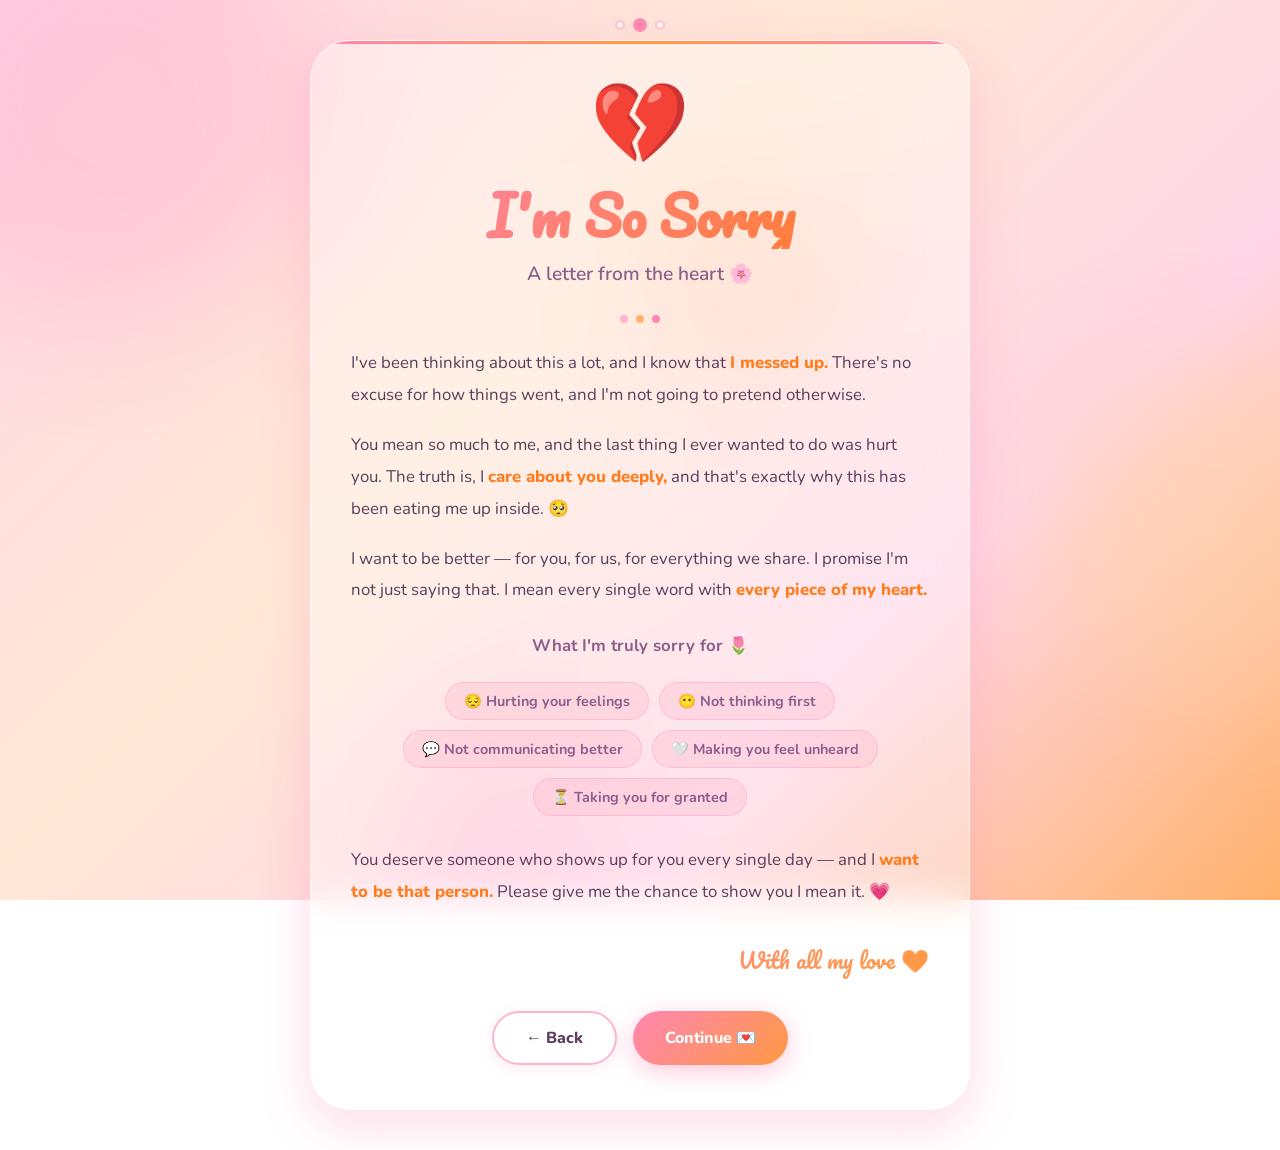
==== apology.html @ 1da5a135 "feat: init" ====
<!DOCTYPE html>
<html lang="en">
<head>
  <meta charset="UTF-8" />
  <meta name="viewport" content="width=device-width, initial-scale=1.0" />
  <meta name="description" content="My heartfelt apology — I'm truly sorry from the bottom of my heart 💗" />
  <title>My Apology 💖 — From the Bottom of My Heart</title>
  <link rel="stylesheet" href="style.css" />

  <!-- Extra styles only for this page -->
  <style>
    /* Apology letter feel */
    .letter-card {
      max-width: 660px;
      text-align: left;
    }

    .letter-header {
      text-align: center;
      margin-bottom: 28px;
    }

    .letter-line {
      font-size: clamp(0.95rem, 2.5vw, 1.05rem);
      color: var(--text-dark);
      line-height: 1.9;
      margin-bottom: 18px;
      animation: fadeSlideUp 0.8s ease both;
    }

    .letter-line em {
      color: var(--orange-deep);
      font-style: normal;
      font-weight: 800;
    }

    .letter-sign {
      margin-top: 32px;
      text-align: right;
      font-family: 'Pacifico', cursive;
      font-size: 1.4rem;
      background: linear-gradient(135deg, var(--pink-deep), var(--orange-mid));
      -webkit-background-clip: text;
      -webkit-text-fill-color: transparent;
      background-clip: text;
    }

    /* Reason pills */
    .reasons {
      display: flex;
      flex-wrap: wrap;
      gap: 10px;
      margin: 20px 0 28px;
      justify-content: center;
    }
    .reason-pill {
      background: rgba(255,180,200,0.3);
      border: 1.5px solid rgba(255,150,180,0.4);
      border-radius: 50px;
      padding: 8px 18px;
      font-size: 0.9rem;
      font-weight: 700;
      color: var(--text-mid);
      animation: bounceIn 0.6s ease both;
    }
  </style>
</head>
<body>

  <div class="bg-orbs" aria-hidden="true">
    <div class="orb orb-1"></div>
    <div class="orb orb-2"></div>
    <div class="orb orb-3"></div>
    <div class="orb orb-4"></div>
  </div>

  <div class="hearts-container" aria-hidden="true"></div>
  <div class="sparkles-container" aria-hidden="true"></div>

  <nav class="nav-strip" aria-label="Page progress">
    <div class="nav-dot" title="Home"></div>
    <div class="nav-dot active" title="Apology"></div>
    <div class="nav-dot"       title="Forgiveness"></div>
  </nav>

  <main class="page" id="apology">
    <div class="glass-card letter-card">

      <div class="letter-header">
        <span class="emoji-big" role="img" aria-label="Broken heart">💔</span>
        <h1 class="display-title">I'm So Sorry</h1>
        <p class="subtitle">A letter from the heart 🌸</p>
      </div>

      <div class="dots-divider" aria-hidden="true">
        <div class="dot"></div><div class="dot"></div><div class="dot"></div>
      </div>

      <p class="letter-line delay-1">
        I've been thinking about this a lot, and I know that <em>I messed up.</em>
        There's no excuse for how things went, and I'm not going to pretend otherwise.
      </p>

      <p class="letter-line delay-2">
        You mean so much to me, and the last thing I ever wanted to do was
        hurt you. The truth is, I <em>care about you deeply,</em> and that's
        exactly why this has been eating me up inside. 🥺
      </p>

      <p class="letter-line delay-3">
        I want to be better — for you, for us, for everything we share.
        I promise I'm not just saying that. I mean every single word with
        <em>every piece of my heart.</em>
      </p>

      <!-- Why I'm sorry chips -->
      <p class="letter-line delay-3" style="text-align:center; margin-top:24px; margin-bottom:8px; font-weight:700; color:var(--text-mid);">
        What I'm truly sorry for 🌷
      </p>
      <div class="reasons">
        <span class="reason-pill delay-1">😔 Hurting your feelings</span>
        <span class="reason-pill delay-2">😶 Not thinking first</span>
        <span class="reason-pill delay-3">💬 Not communicating better</span>
        <span class="reason-pill delay-1">🤍 Making you feel unheard</span>
        <span class="reason-pill delay-2">⏳ Taking you for granted</span>
      </div>

      <p class="letter-line delay-4">
        You deserve someone who shows up for you every single day —
        and I <em>want to be that person.</em> Please give me the
        chance to show you I mean it. 💗
      </p>

      <p class="letter-sign">With all my love 💝</p>

      <div class="btn-group">
        <a href="index.html"   class="btn btn-secondary" aria-label="Go back home">← Back</a>
        <a href="forgive.html" class="btn btn-primary"   aria-label="Continue to forgiveness page">
          Continue 💌
        </a>
      </div>

    </div>
  </main>

  <script src="script.js"></script>
</body>
</html>
---- style.css ----
/* ============================================================
   APOLOGY WEBSITE — style.css
   Theme: Kawaii Pastel Pink & Soft Orange
   ============================================================ */

/* --- Google Fonts Import --- */
@import url('https://fonts.googleapis.com/css2?family=Nunito:wght@400;600;700;800;900&family=Pacifico&display=swap');

/* --- CSS Variables --- */
:root {
  --pink:        #FFD6E7;
  --pink-mid:    #FFB3CE;
  --pink-deep:   #FF85B3;
  --orange:      #FFB26B;
  --orange-mid:  #FF9A42;
  --orange-deep: #FF7B1C;
  --white:       #FFFFFF;
  --text-dark:   #5C3D5E;
  --text-mid:    #8B5E8D;
  --text-light:  #B88CB9;
  --glass-bg:    rgba(255, 255, 255, 0.35);
  --glass-border:rgba(255, 255, 255, 0.55);
  --shadow:      0 8px 32px rgba(255, 130, 170, 0.18);
  --shadow-lg:   0 16px 48px rgba(255, 130, 170, 0.28);
  --radius:      24px;
  --radius-lg:   40px;
}

/* --- Reset & Base --- */
*, *::before, *::after { box-sizing: border-box; margin: 0; padding: 0; }

html { scroll-behavior: smooth; font-size: 16px; }

body {
  font-family: 'Nunito', sans-serif;
  color: var(--text-dark);
  min-height: 100vh;
  overflow-x: hidden;
  background: linear-gradient(135deg, #FFD6E7 0%, #FFE8D6 40%, #FFD6E7 70%, #FFB26B 100%);
  background-attachment: fixed;
}

/* --- Animated Background Orbs --- */
.bg-orbs {
  position: fixed;
  inset: 0;
  pointer-events: none;
  z-index: 0;
  overflow: hidden;
}

.orb {
  position: absolute;
  border-radius: 50%;
  filter: blur(60px);
  opacity: 0.45;
  animation: orbFloat 12s ease-in-out infinite alternate;
}
.orb-1 { width: 420px; height: 420px; background: #FFB3CE; top: -100px; left: -100px; animation-delay: 0s; }
.orb-2 { width: 320px; height: 320px; background: #FFD6A5; top: 40%; right: -80px; animation-delay: -4s; }
.orb-3 { width: 260px; height: 260px; background: #FFAECF; bottom: -80px; left: 30%; animation-delay: -8s; }
.orb-4 { width: 200px; height: 200px; background: #FFC4A0; top: 20%; left: 50%; animation-delay: -2s; }

@keyframes orbFloat {
  0%   { transform: translate(0, 0) scale(1); }
  100% { transform: translate(30px, -40px) scale(1.08); }
}

/* --- Floating Hearts Layer --- */
.hearts-container {
  position: fixed;
  inset: 0;
  pointer-events: none;
  z-index: 1;
  overflow: hidden;
}

.heart {
  position: absolute;
  bottom: -60px;
  font-size: 1.4rem;
  animation: heartRise linear infinite;
  opacity: 0;
}

@keyframes heartRise {
  0%   { transform: translateY(0) scale(0.8) rotate(-10deg); opacity: 0; }
  10%  { opacity: 0.8; }
  90%  { opacity: 0.6; }
  100% { transform: translateY(-110vh) scale(1.2) rotate(10deg); opacity: 0; }
}

/* --- Sparkle Layer --- */
.sparkles-container {
  position: fixed;
  inset: 0;
  pointer-events: none;
  z-index: 1;
  overflow: hidden;
}

.sparkle {
  position: absolute;
  width: 6px;
  height: 6px;
  border-radius: 50%;
  background: #FFFFFF;
  box-shadow: 0 0 6px 2px rgba(255,180,200,0.9);
  animation: sparklePop ease-in-out infinite;
  opacity: 0;
}

@keyframes sparklePop {
  0%,100% { transform: scale(0); opacity: 0; }
  50%      { transform: scale(1); opacity: 1; }
}

/* --- Page Wrapper --- */
.page {
  position: relative;
  z-index: 2;
  min-height: 100vh;
  display: flex;
  flex-direction: column;
  align-items: center;
  justify-content: center;
  padding: 40px 20px;
}

/* --- Glassmorphism Card --- */
.glass-card {
  background: var(--glass-bg);
  border: 1.5px solid var(--glass-border);
  backdrop-filter: blur(18px);
  -webkit-backdrop-filter: blur(18px);
  border-radius: var(--radius-lg);
  box-shadow: var(--shadow-lg);
  padding: 44px 40px;
  max-width: 600px;
  width: 100%;
  text-align: center;
  position: relative;
  overflow: hidden;
}

.glass-card::before {
  content: '';
  position: absolute;
  top: 0; left: 0; right: 0;
  height: 3px;
  background: linear-gradient(90deg, var(--pink-deep), var(--orange-mid), var(--pink-deep));
  border-radius: var(--radius-lg) var(--radius-lg) 0 0;
}

/* --- Typography --- */
h1, h2, h3 { font-family: 'Pacifico', cursive; line-height: 1.25; }

.display-title {
  font-size: clamp(2.2rem, 6vw, 3.4rem);
  background: linear-gradient(135deg, var(--pink-deep) 0%, var(--orange-deep) 100%);
  -webkit-background-clip: text;
  -webkit-text-fill-color: transparent;
  background-clip: text;
  margin-bottom: 12px;
  animation: fadeSlideDown 0.8s ease both;
}

.subtitle {
  font-size: clamp(1rem, 3vw, 1.2rem);
  color: var(--text-mid);
  font-weight: 600;
  margin-bottom: 28px;
  animation: fadeSlideDown 0.9s ease both;
}

.body-text {
  font-size: clamp(0.95rem, 2.5vw, 1.05rem);
  color: var(--text-dark);
  line-height: 1.8;
  margin-bottom: 20px;
  animation: fadeSlideUp 1s ease both;
}

/* --- Emoji Decorations --- */
.emoji-big {
  font-size: clamp(3rem, 10vw, 5rem);
  display: block;
  margin-bottom: 16px;
  animation: bounceIn 0.8s cubic-bezier(.36,.07,.19,.97) both, bobble 3s ease-in-out 0.8s infinite;
  line-height: 1;
}

@keyframes bobble {
  0%, 100% { transform: translateY(0) rotate(-3deg); }
  50%       { transform: translateY(-10px) rotate(3deg); }
}

/* --- Buttons --- */
.btn {
  display: inline-flex;
  align-items: center;
  gap: 8px;
  padding: 14px 32px;
  border-radius: 50px;
  font-family: 'Nunito', sans-serif;
  font-size: 1rem;
  font-weight: 800;
  cursor: pointer;
  border: none;
  text-decoration: none;
  transition: transform 0.18s, box-shadow 0.18s, filter 0.18s;
  position: relative;
  overflow: hidden;
}

.btn::after {
  content: '';
  position: absolute;
  inset: 0;
  background: rgba(255,255,255,0.18);
  opacity: 0;
  transition: opacity 0.2s;
  border-radius: inherit;
}
.btn:hover::after { opacity: 1; }
.btn:active { transform: scale(0.96) !important; }

.btn-primary {
  background: linear-gradient(135deg, var(--pink-deep) 0%, var(--orange-mid) 100%);
  color: #fff;
  box-shadow: 0 6px 24px rgba(255,100,150,0.35);
}
.btn-primary:hover {
  transform: translateY(-3px) scale(1.03);
  box-shadow: 0 10px 32px rgba(255,100,150,0.45);
}

.btn-secondary {
  background: rgba(255,255,255,0.6);
  color: var(--text-dark);
  border: 2px solid var(--pink-mid);
  box-shadow: 0 4px 16px rgba(255,130,170,0.15);
}
.btn-secondary:hover {
  transform: translateY(-3px) scale(1.03);
  box-shadow: 0 8px 24px rgba(255,130,170,0.25);
}

.btn-group {
  display: flex;
  flex-wrap: wrap;
  gap: 16px;
  justify-content: center;
  margin-top: 32px;
}

/* --- Forgive / Mad Buttons --- */
#forgive-btn {
  background: linear-gradient(135deg, #FF85B3 0%, var(--orange-mid) 100%);
  color: #fff;
  font-size: 1.1rem;
  padding: 16px 36px;
  box-shadow: 0 8px 28px rgba(255,100,150,0.4);
  z-index: 10;
}
#forgive-btn:hover {
  transform: translateY(-4px) scale(1.05);
  box-shadow: 0 14px 36px rgba(255,100,150,0.5);
}

#mad-btn {
  background: rgba(255,255,255,0.55);
  color: var(--text-dark);
  border: 2px solid var(--orange);
  font-size: 1rem;
  padding: 14px 30px;
  position: fixed;           /* will be repositioned by JS on desktop */
  z-index: 100;
  transition: none;          /* JS handles movement; keep CSS transitions off */
  user-select: none;
  -webkit-user-select: none;
  will-change: transform;
}

/* --- Divider Dots --- */
.dots-divider {
  display: flex;
  align-items: center;
  justify-content: center;
  gap: 8px;
  margin: 24px 0;
}
.dot { width: 8px; height: 8px; border-radius: 50%; background: var(--pink-mid); }
.dot:nth-child(2) { background: var(--orange); }
.dot:nth-child(3) { background: var(--pink-deep); }

/* --- Tag Badges --- */
.tag {
  display: inline-block;
  padding: 4px 14px;
  border-radius: 20px;
  font-size: 0.78rem;
  font-weight: 700;
  background: rgba(255,180,200,0.35);
  color: var(--text-mid);
  letter-spacing: 0.04em;
  text-transform: uppercase;
  margin-bottom: 16px;
}

/* --- Navigation Breadcrumb --- */
.nav-strip {
  position: fixed;
  top: 20px;
  left: 50%;
  transform: translateX(-50%);
  z-index: 50;
  display: flex;
  gap: 10px;
}
.nav-dot {
  width: 10px; height: 10px;
  border-radius: 50%;
  background: rgba(255,255,255,0.5);
  border: 2px solid rgba(255,150,180,0.5);
  transition: background 0.3s, transform 0.3s;
}
.nav-dot.active {
  background: var(--pink-deep);
  transform: scale(1.4);
}

/* --- Success Overlay --- */
#success-overlay {
  display: none;
  position: fixed;
  inset: 0;
  z-index: 200;
  background: rgba(255,210,230,0.85);
  backdrop-filter: blur(10px);
  flex-direction: column;
  align-items: center;
  justify-content: center;
  text-align: center;
  padding: 40px 20px;
  animation: fadeIn 0.4s ease;
}
#success-overlay.active { display: flex; }

.success-emoji {
  font-size: 6rem;
  animation: bounceIn 0.6s cubic-bezier(.36,.07,.19,.97) both;
  margin-bottom: 20px;
}

.success-title {
  font-family: 'Pacifico', cursive;
  font-size: clamp(2rem, 7vw, 3rem);
  background: linear-gradient(135deg, #FF85B3, #FF9A42);
  -webkit-background-clip: text;
  -webkit-text-fill-color: transparent;
  background-clip: text;
  margin-bottom: 12px;
}

.success-msg {
  font-size: 1.05rem;
  color: var(--text-dark);
  font-weight: 600;
  max-width: 380px;
}

/* --- Confetti Piece --- */
.confetti-piece {
  position: fixed;
  width: 10px;
  height: 10px;
  border-radius: 2px;
  pointer-events: none;
  z-index: 201;
  animation: confettiFall linear forwards;
}
@keyframes confettiFall {
  0%   { transform: translateY(-10px) rotate(0deg); opacity: 1; }
  100% { transform: translateY(110vh) rotate(720deg); opacity: 0; }
}

/* --- Heart Explosion --- */
.heart-burst {
  position: fixed;
  font-size: 1.6rem;
  pointer-events: none;
  z-index: 201;
  animation: heartBurst 1.2s ease-out forwards;
}
@keyframes heartBurst {
  0%   { transform: translate(0,0) scale(0.5); opacity: 1; }
  100% { transform: translate(var(--tx), var(--ty)) scale(1.4); opacity: 0; }
}

/* --- Keyframe Animations --- */
@keyframes fadeIn       { from { opacity: 0; } to { opacity: 1; } }
@keyframes fadeSlideDown { from { opacity:0; transform:translateY(-20px); } to { opacity:1; transform:translateY(0); } }
@keyframes fadeSlideUp   { from { opacity:0; transform:translateY(20px);  } to { opacity:1; transform:translateY(0); } }

@keyframes bounceIn {
  0%   { transform: scale(0.3) rotate(-8deg); opacity: 0; }
  50%  { transform: scale(1.15) rotate(4deg); opacity: 1; }
  70%  { transform: scale(0.9) rotate(-2deg); }
  100% { transform: scale(1) rotate(0deg); opacity: 1; }
}

/* --- Stagger helpers --- */
.delay-1 { animation-delay: 0.1s; }
.delay-2 { animation-delay: 0.2s; }
.delay-3 { animation-delay: 0.35s; }
.delay-4 { animation-delay: 0.5s; }

/* --- Responsive Tweaks --- */
@media (max-width: 480px) {
  .glass-card { padding: 32px 22px; border-radius: 28px; }
  .btn { padding: 13px 24px; font-size: 0.95rem; }
  #mad-btn { position: fixed; }   /* ensure fixed on mobile too */
}

/* --- Reduced Motion --- */
@media (prefers-reduced-motion: reduce) {
  *, *::before, *::after { animation-duration: 0.01ms !important; transition-duration: 0.01ms !important; }
}
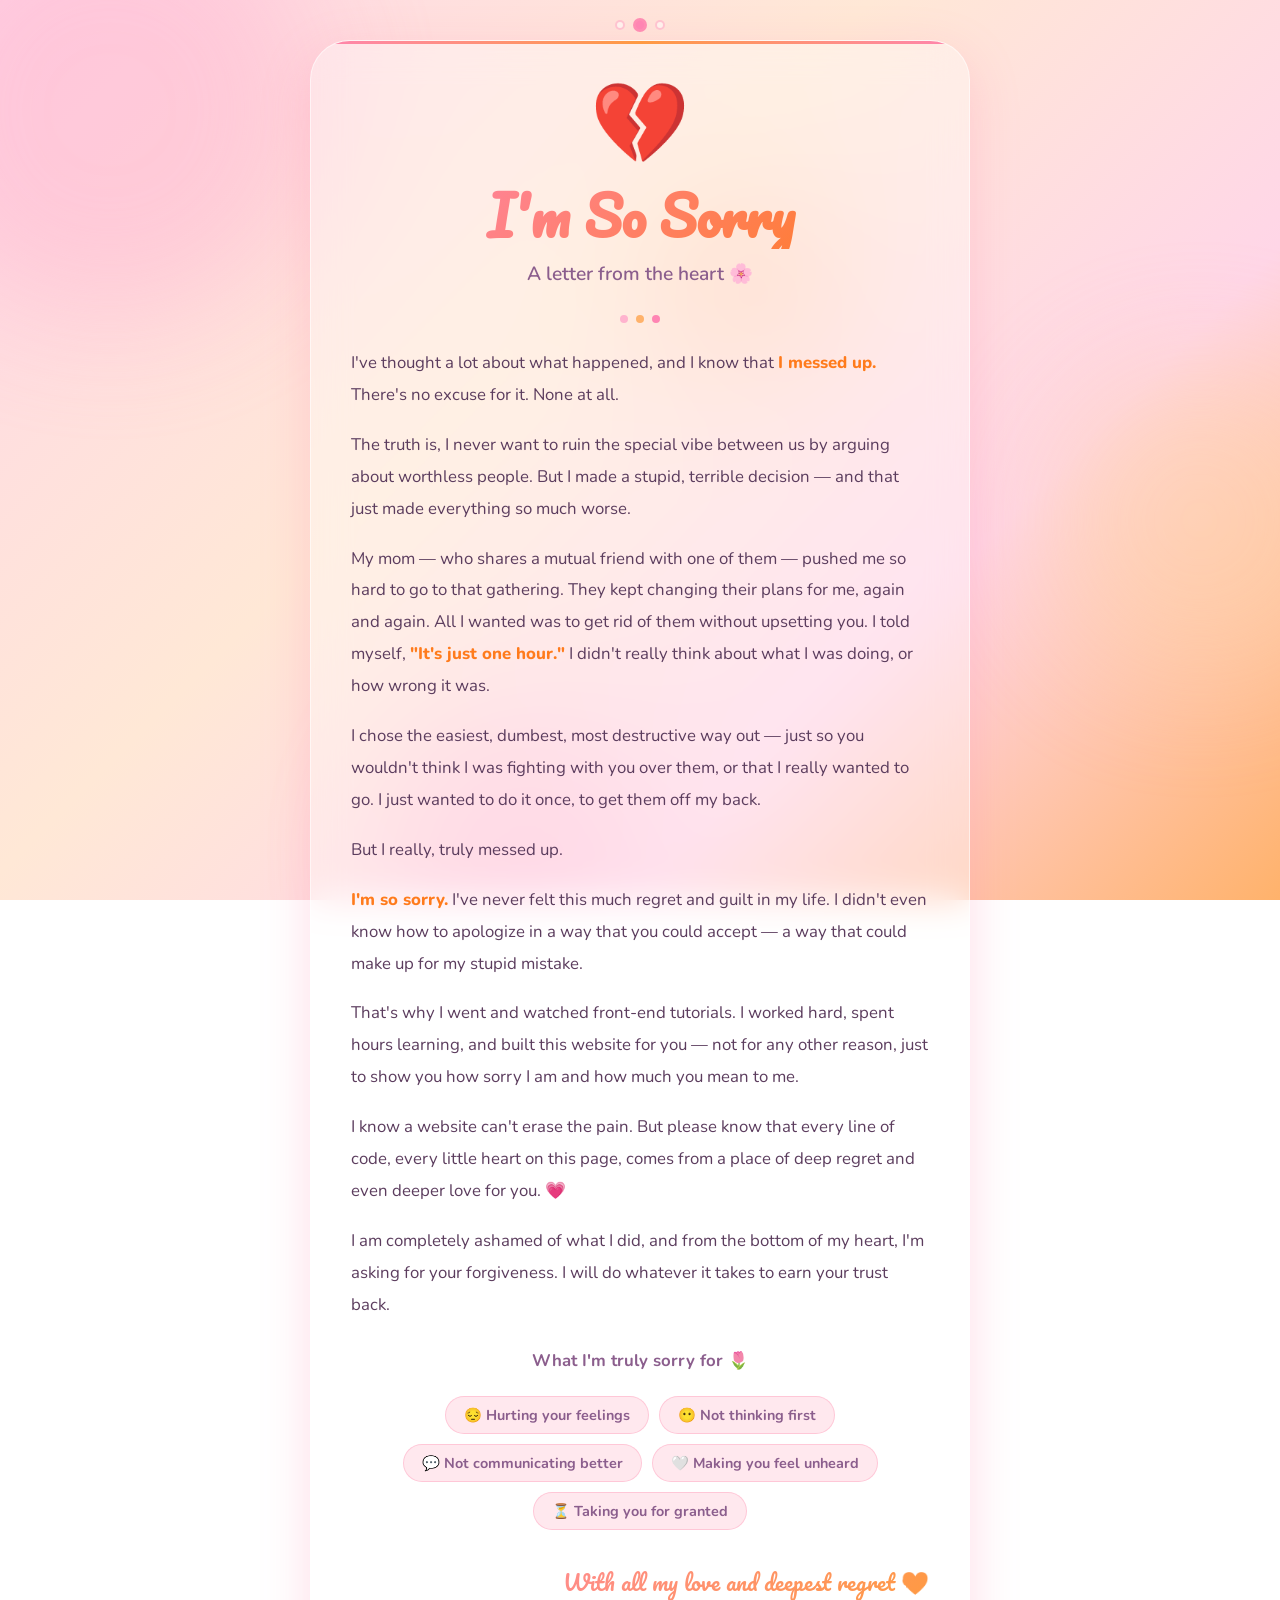
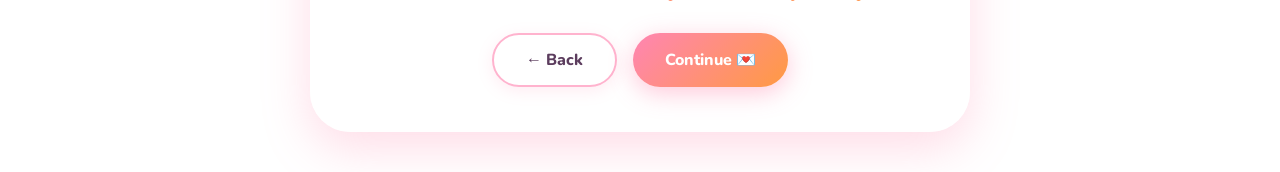
==== commit 50e1d26f: "Update apology.html" ====
--- a/apology.html
+++ b/apology.html
@@ -97,20 +97,55 @@
       </div>
 
       <p class="letter-line delay-1">
-        I've been thinking about this a lot, and I know that <em>I messed up.</em>
-        There's no excuse for how things went, and I'm not going to pretend otherwise.
+        I've thought a lot about what happened, and I know that <em>I messed up.</em>
+        There's no excuse for it. None at all.
       </p>
 
       <p class="letter-line delay-2">
-        You mean so much to me, and the last thing I ever wanted to do was
-        hurt you. The truth is, I <em>care about you deeply,</em> and that's
-        exactly why this has been eating me up inside. 🥺
+        The truth is, I never want to ruin the special vibe between us by arguing
+        about worthless people. But I made a stupid, terrible decision —
+        and that just made everything so much worse.
       </p>
 
       <p class="letter-line delay-3">
-        I want to be better — for you, for us, for everything we share.
-        I promise I'm not just saying that. I mean every single word with
-        <em>every piece of my heart.</em>
+        My mom — who shares a mutual friend with one of them — pushed me so hard
+        to go to that gathering. They kept changing their plans for me, again and again.
+        All I wanted was to get rid of them without upsetting you. I told myself,
+        <em>"It's just one hour."</em> I didn't really think about what I was doing,
+        or how wrong it was.
+      </p>
+
+      <p class="letter-line delay-4">
+        I chose the easiest, dumbest, most destructive way out — just so you
+        wouldn't think I was fighting with you over them, or that I really wanted
+        to go. I just wanted to do it once, to get them off my back.
+      </p>
+
+      <p class="letter-line delay-5">
+        But I really, truly messed up.
+      </p>
+
+      <p class="letter-line delay-6">
+        <em>I'm so sorry.</em> I've never felt this much regret and guilt in my life.
+        I didn't even know how to apologize in a way that you could accept —
+        a way that could make up for my stupid mistake.
+      </p>
+
+      <p class="letter-line delay-7">
+        That's why I went and watched front-end tutorials. I worked hard, spent hours
+        learning, and built this website for you — not for any other reason,
+        just to show you how sorry I am and how much you mean to me.
+      </p>
+
+      <p class="letter-line delay-8">
+        I know a website can't erase the pain. But please know that every line of code,
+        every little heart on this page, comes from a place of deep regret and
+        even deeper love for you. 💗
+      </p>
+
+      <p class="letter-line delay-9">
+        I am completely ashamed of what I did, and from the bottom of my heart,
+        I'm asking for your forgiveness. I will do whatever it takes to earn your trust back.
       </p>
 
       <!-- Why I'm sorry chips -->
@@ -125,13 +160,7 @@
         <span class="reason-pill delay-2">⏳ Taking you for granted</span>
       </div>
 
-      <p class="letter-line delay-4">
-        You deserve someone who shows up for you every single day —
-        and I <em>want to be that person.</em> Please give me the
-        chance to show you I mean it. 💗
-      </p>
-
-      <p class="letter-sign">With all my love 💝</p>
+      <p class="letter-sign">With all my love and deepest regret 💝</p>
 
       <div class="btn-group">
         <a href="index.html"   class="btn btn-secondary" aria-label="Go back home">← Back</a>
